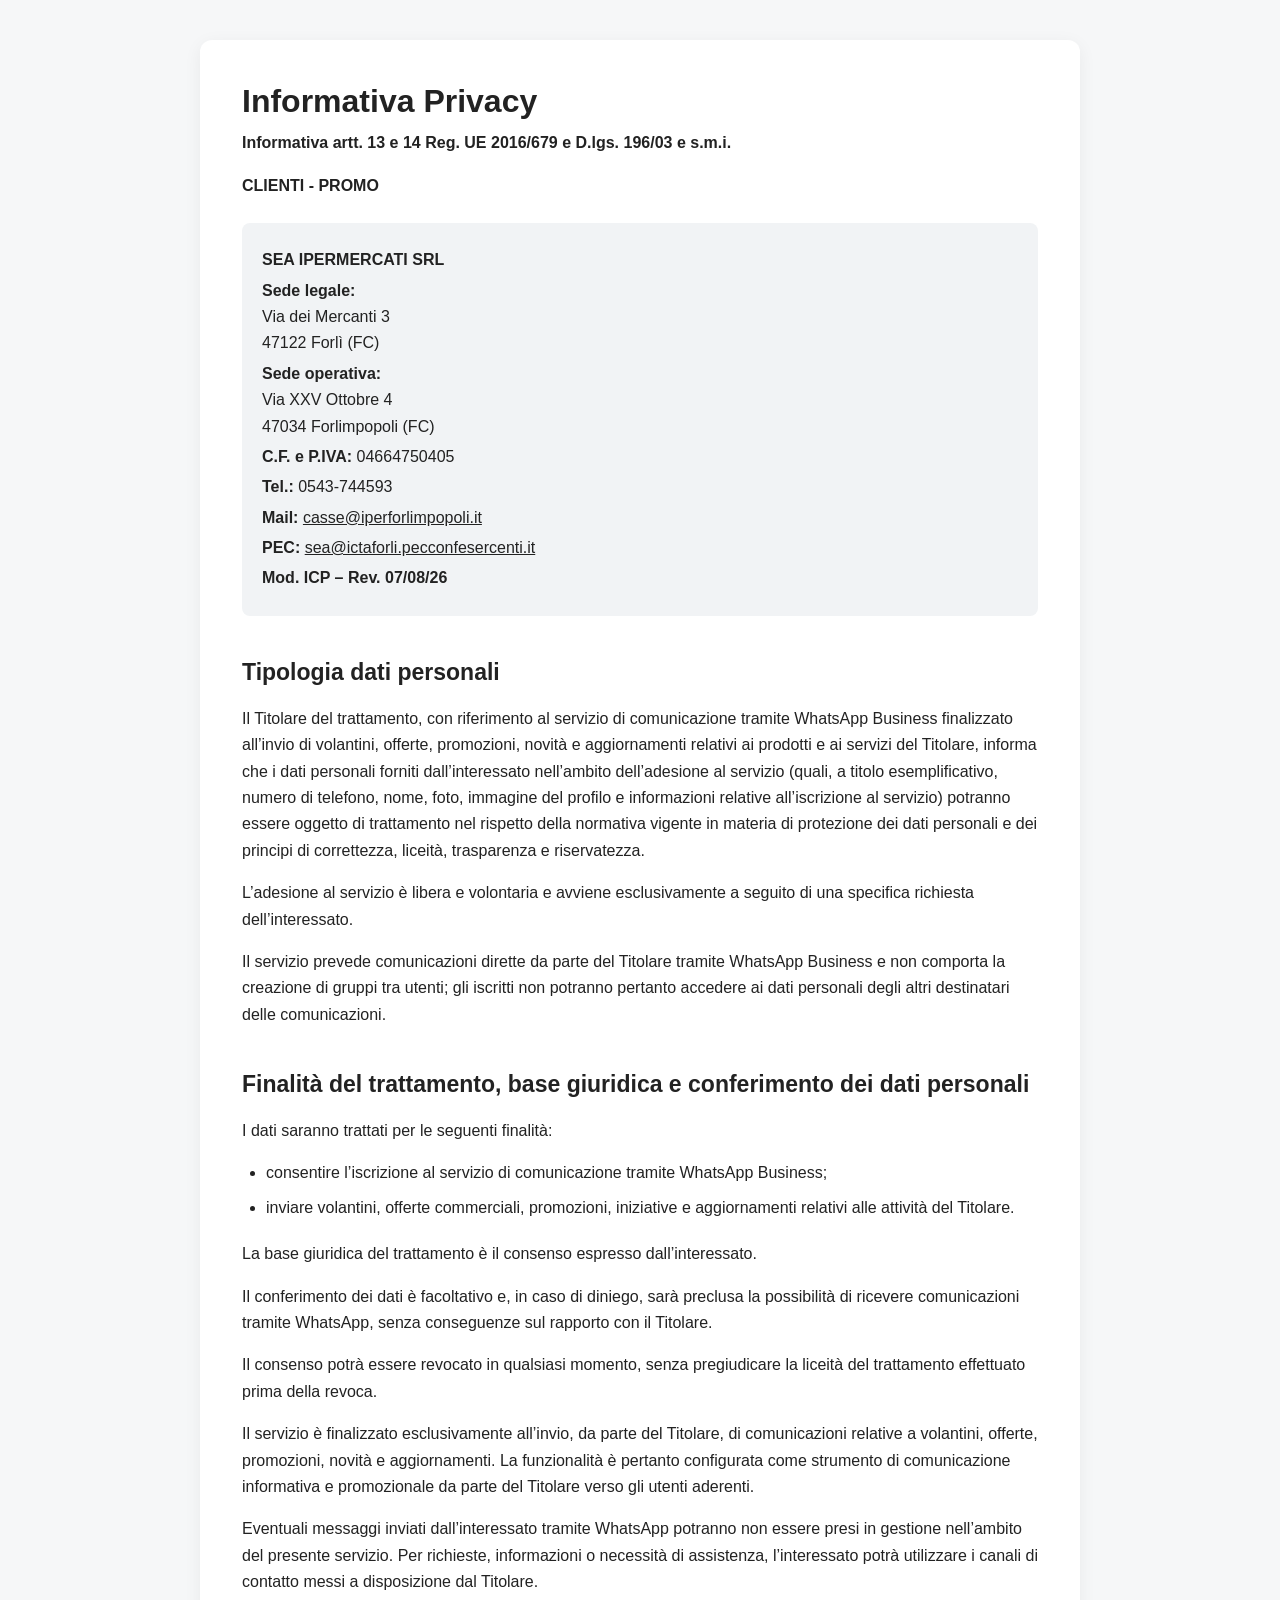
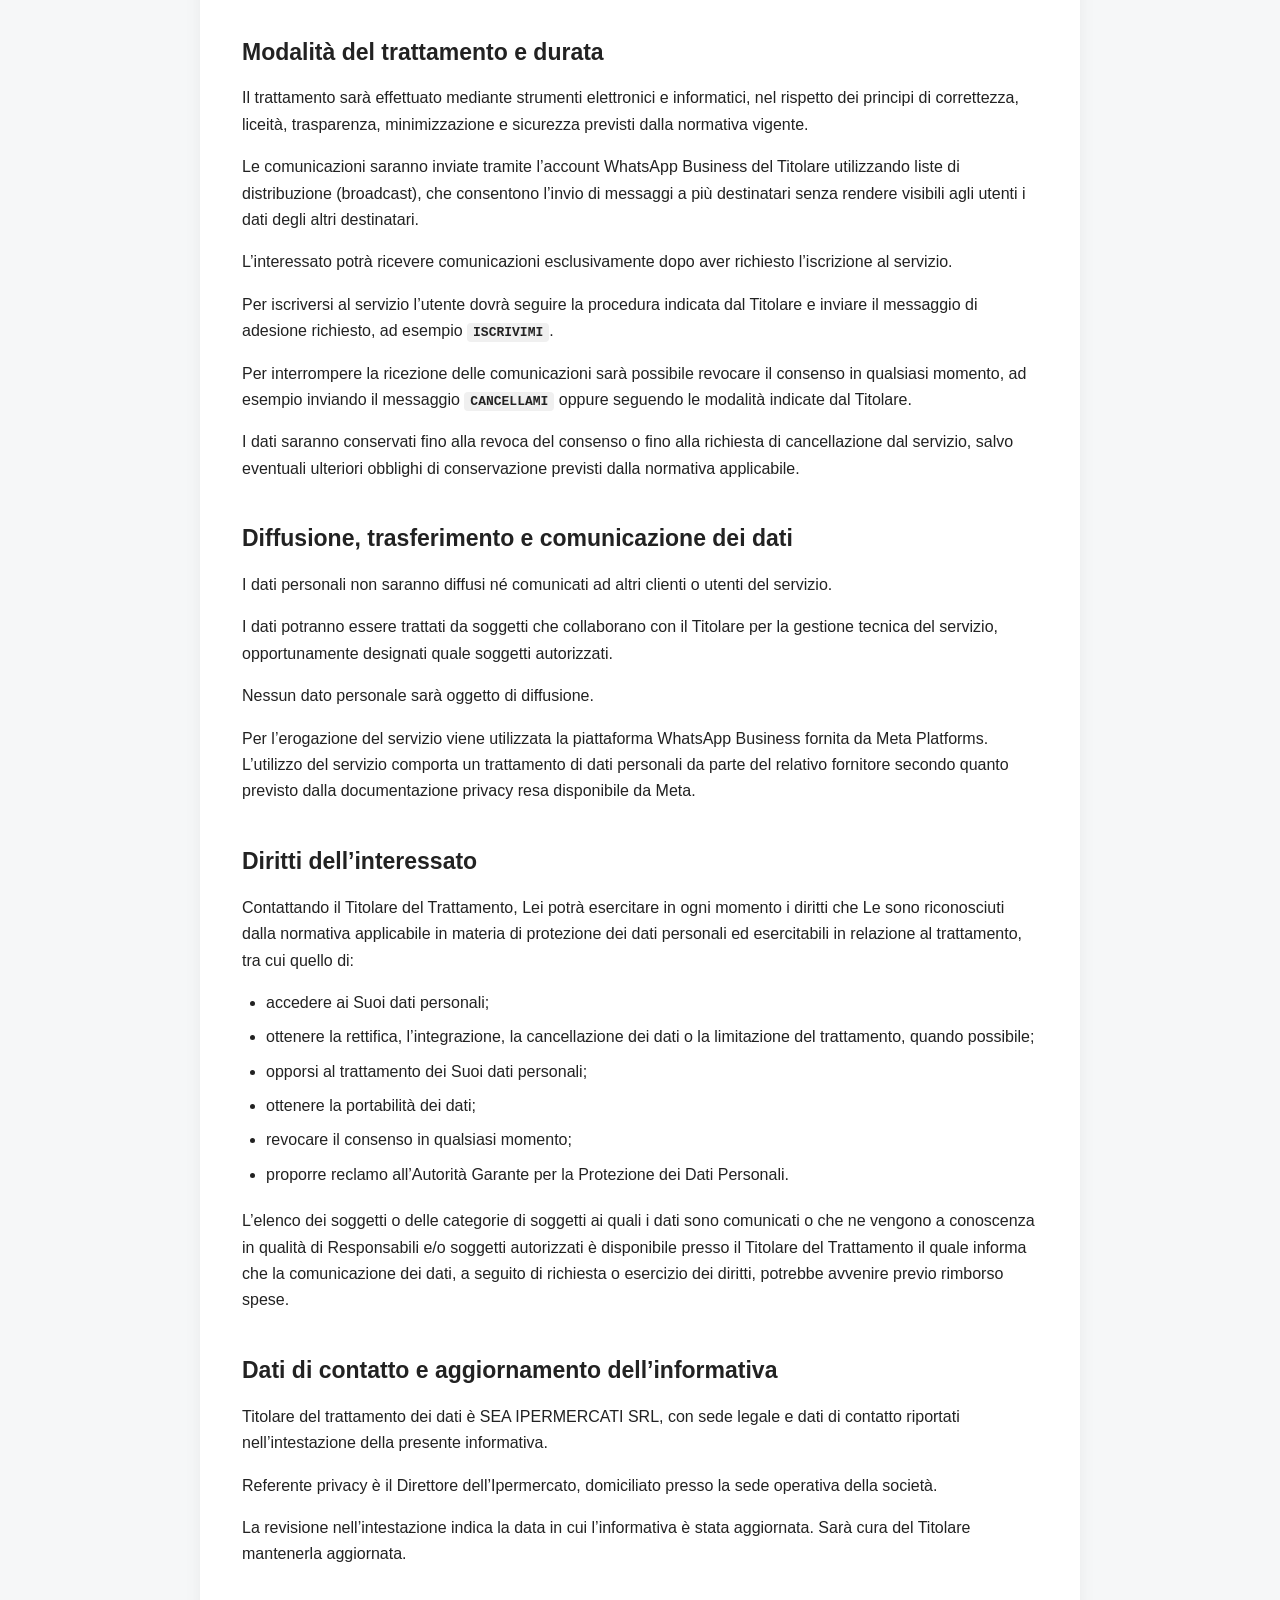
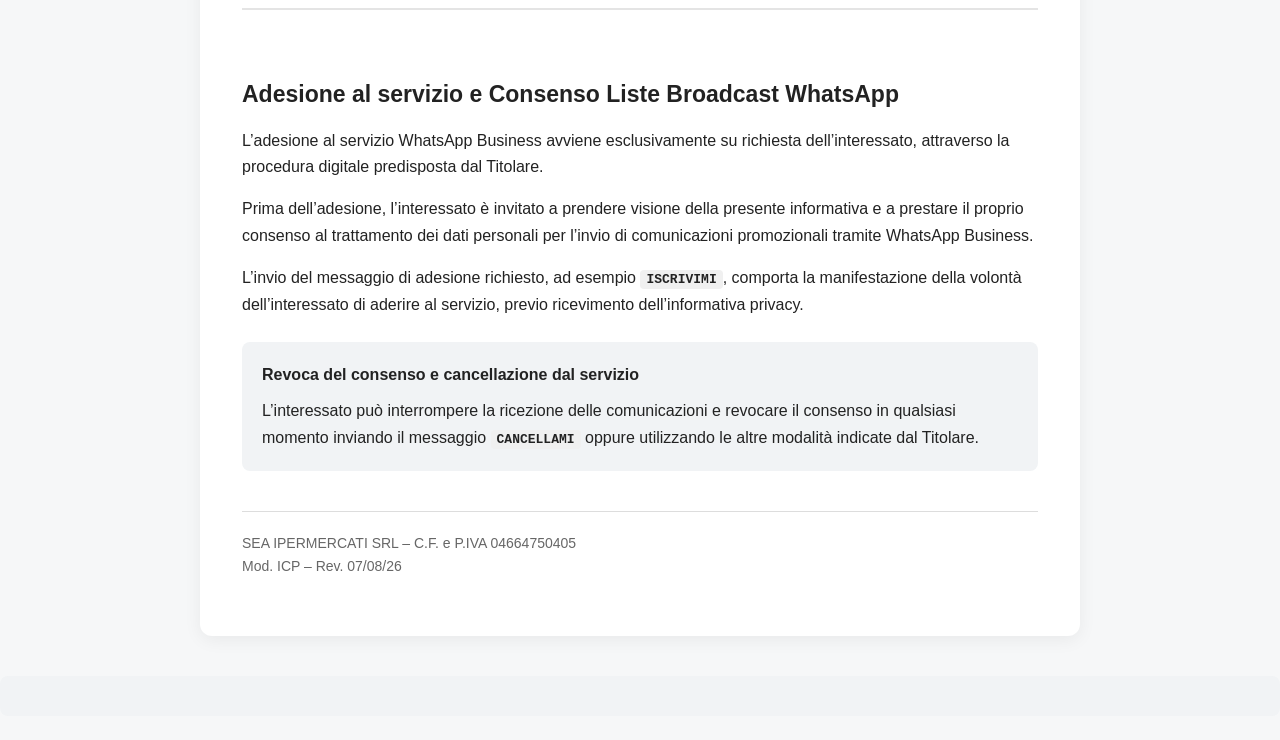
==== index.html @ f3349cd5 "Update index.html" ====
<!DOCTYPE html>
<html lang="it">
<head>
  <meta charset="UTF-8">
  <meta name="viewport" content="width=device-width, initial-scale=1.0">

  <title>Informativa Privacy – Servizio WhatsApp Business</title>

  <meta
    name="description"
    content="Informativa privacy relativa al servizio WhatsApp Business per volantini, offerte, promozioni, novità e aggiornamenti di SEA Ipermercati SRL."
  >

  <style>
    * {
      box-sizing: border-box;
    }

    body {
      margin: 0;
      background: #f6f7f8;
      color: #222;
      font-family: Arial, Helvetica, sans-serif;
      line-height: 1.65;
    }

    .container {
      max-width: 920px;
      margin: 40px auto;
      padding: 0 20px;
    }

    .card {
      background: #ffffff;
      padding: 42px;
      border-radius: 12px;
      box-shadow: 0 4px 18px rgba(0, 0, 0, 0.06);
    }

    h1 {
      font-size: 32px;
      margin-top: 0;
      margin-bottom: 10px;
      line-height: 1.2;
    }

    h2 {
      font-size: 23px;
      margin-top: 38px;
      margin-bottom: 14px;
    }

    h3 {
      font-size: 18px;
      margin-top: 26px;
      margin-bottom: 10px;
    }

    p {
      margin: 0 0 16px 0;
    }

    ul {
      margin-top: 8px;
      margin-bottom: 20px;
      padding-left: 24px;
    }

    li {
      margin-bottom: 8px;
    }

    .company {
      background: #f1f3f5;
      padding: 20px;
      border-radius: 8px;
      margin: 24px 0 30px 0;
    }

    .company p {
      margin: 4px 0;
    }

    .notice {
      background: #f1f3f5;
      padding: 20px;
      border-radius: 8px;
      margin: 24px 0;
    }

    .consent {
      border-top: 2px solid #e4e4e4;
      margin-top: 40px;
      padding-top: 28px;
    }

    .command {
      font-weight: bold;
      font-family: monospace;
      background: #f0f0f0;
      padding: 2px 6px;
      border-radius: 4px;
    }

    .footer {
      margin-top: 40px;
      padding-top: 20px;
      border-top: 1px solid #ddd;
      font-size: 14px;
      color: #666;
    }

    a {
      color: inherit;
    }

    @media (max-width: 700px) {
      .container {
        margin: 0;
        padding: 0;
      }

      .card {
        border-radius: 0;
        padding: 26px 20px;
        box-shadow: none;
      }

      h1 {
        font-size: 27px;
      }

      h2 {
        font-size: 21px;
      }
    }
  </style>
</head>

<body>

  <main class="container">
    <article class="card">

      <h1>Informativa Privacy</h1>
      <p>
        <strong>Informativa artt. 13 e 14 Reg. UE 2016/679 e D.lgs. 196/03 e s.m.i.</strong>
      </p>
      <p><strong>CLIENTI - PROMO</strong></p>

      <div class="company">
        <p><strong>SEA IPERMERCATI SRL</strong></p>

        <p>
          <strong>Sede legale:</strong><br>
          Via dei Mercanti 3<br>
          47122 Forlì (FC)
        </p>

        <p>
          <strong>Sede operativa:</strong><br>
          Via XXV Ottobre 4<br>
          47034 Forlimpopoli (FC)
        </p>

        <p><strong>C.F. e P.IVA:</strong> 04664750405</p>
        <p><strong>Tel.:</strong> 0543-744593</p>

        <p>
          <strong>Mail:</strong>
          <a href="mailto:casse@iperforlimpopoli.it">
            casse@iperforlimpopoli.it
          </a>
        </p>

        <p>
          <strong>PEC:</strong>
          <a href="mailto:sea@ictaforli.pecconfesercenti.it">
            sea@ictaforli.pecconfesercenti.it
          </a>
        </p>

        <p><strong>Mod. ICP – Rev. 07/08/26</strong></p>
      </div>

      <h2>Tipologia dati personali</h2>

      <p>
        Il Titolare del trattamento, con riferimento al servizio di
        comunicazione tramite WhatsApp Business finalizzato all’invio di
        volantini, offerte, promozioni, novità e aggiornamenti relativi ai
        prodotti e ai servizi del Titolare, informa che i dati personali
        forniti dall’interessato nell’ambito dell’adesione al servizio
        (quali, a titolo esemplificativo, numero di telefono, nome, foto,
        immagine del profilo e informazioni relative all’iscrizione al
        servizio) potranno essere oggetto di trattamento nel rispetto della
        normativa vigente in materia di protezione dei dati personali e dei
        principi di correttezza, liceità, trasparenza e riservatezza.
      </p>

      <p>
        L’adesione al servizio è libera e volontaria e avviene esclusivamente
        a seguito di una specifica richiesta dell’interessato.
      </p>

      <p>
        Il servizio prevede comunicazioni dirette da parte del Titolare
        tramite WhatsApp Business e non comporta la creazione di gruppi tra
        utenti; gli iscritti non potranno pertanto accedere ai dati personali
        degli altri destinatari delle comunicazioni.
      </p>

      <h2>
        Finalità del trattamento, base giuridica e conferimento dei dati personali
      </h2>

      <p>I dati saranno trattati per le seguenti finalità:</p>

      <ul>
        <li>
          consentire l’iscrizione al servizio di comunicazione tramite
          WhatsApp Business;
        </li>
        <li>
          inviare volantini, offerte commerciali, promozioni, iniziative e
          aggiornamenti relativi alle attività del Titolare.
        </li>
      </ul>

      <p>
        La base giuridica del trattamento è il consenso espresso
        dall’interessato.
      </p>

      <p>
        Il conferimento dei dati è facoltativo e, in caso di diniego, sarà
        preclusa la possibilità di ricevere comunicazioni tramite WhatsApp,
        senza conseguenze sul rapporto con il Titolare.
      </p>

      <p>
        Il consenso potrà essere revocato in qualsiasi momento, senza
        pregiudicare la liceità del trattamento effettuato prima della revoca.
      </p>

      <p>
        Il servizio è finalizzato esclusivamente all’invio, da parte del
        Titolare, di comunicazioni relative a volantini, offerte, promozioni,
        novità e aggiornamenti. La funzionalità è pertanto configurata come
        strumento di comunicazione informativa e promozionale da parte del
        Titolare verso gli utenti aderenti.
      </p>

      <p>
        Eventuali messaggi inviati dall’interessato tramite WhatsApp potranno
        non essere presi in gestione nell’ambito del presente servizio.
        Per richieste, informazioni o necessità di assistenza, l’interessato
        potrà utilizzare i canali di contatto messi a disposizione dal
        Titolare.
      </p>

      <h2>Modalità del trattamento e durata</h2>

      <p>
        Il trattamento sarà effettuato mediante strumenti elettronici e
        informatici, nel rispetto dei principi di correttezza, liceità,
        trasparenza, minimizzazione e sicurezza previsti dalla normativa
        vigente.
      </p>

      <p>
        Le comunicazioni saranno inviate tramite l’account WhatsApp Business
        del Titolare utilizzando liste di distribuzione (broadcast), che
        consentono l’invio di messaggi a più destinatari senza rendere visibili
        agli utenti i dati degli altri destinatari.
      </p>

      <p>
        L’interessato potrà ricevere comunicazioni esclusivamente dopo aver
        richiesto l’iscrizione al servizio.
      </p>

      <p>
        Per iscriversi al servizio l’utente dovrà seguire la procedura indicata
        dal Titolare e inviare il messaggio di adesione richiesto, ad esempio
        <span class="command">ISCRIVIMI</span>.
      </p>

      <p>
        Per interrompere la ricezione delle comunicazioni sarà possibile
        revocare il consenso in qualsiasi momento, ad esempio inviando il
        messaggio <span class="command">CANCELLAMI</span> oppure seguendo le
        modalità indicate dal Titolare.
      </p>

      <p>
        I dati saranno conservati fino alla revoca del consenso o fino alla
        richiesta di cancellazione dal servizio, salvo eventuali ulteriori
        obblighi di conservazione previsti dalla normativa applicabile.
      </p>

      <h2>Diffusione, trasferimento e comunicazione dei dati</h2>

      <p>
        I dati personali non saranno diffusi né comunicati ad altri clienti o
        utenti del servizio.
      </p>

      <p>
        I dati potranno essere trattati da soggetti che collaborano con il
        Titolare per la gestione tecnica del servizio, opportunamente designati
        quale soggetti autorizzati.
      </p>

      <p>
        Nessun dato personale sarà oggetto di diffusione.
      </p>

      <p>
        Per l’erogazione del servizio viene utilizzata la piattaforma WhatsApp
        Business fornita da Meta Platforms. L’utilizzo del servizio comporta
        un trattamento di dati personali da parte del relativo fornitore
        secondo quanto previsto dalla documentazione privacy resa disponibile
        da Meta.
      </p>

      <h2>Diritti dell’interessato</h2>

      <p>
        Contattando il Titolare del Trattamento, Lei potrà esercitare in ogni
        momento i diritti che Le sono riconosciuti dalla normativa applicabile
        in materia di protezione dei dati personali ed esercitabili in
        relazione al trattamento, tra cui quello di:
      </p>

      <ul>
        <li>accedere ai Suoi dati personali;</li>

        <li>
          ottenere la rettifica, l’integrazione, la cancellazione dei dati o
          la limitazione del trattamento, quando possibile;
        </li>

        <li>opporsi al trattamento dei Suoi dati personali;</li>

        <li>ottenere la portabilità dei dati;</li>

        <li>revocare il consenso in qualsiasi momento;</li>

        <li>
          proporre reclamo all’Autorità Garante per la Protezione dei Dati
          Personali.
        </li>
      </ul>

      <p>
        L’elenco dei soggetti o delle categorie di soggetti ai quali i dati
        sono comunicati o che ne vengono a conoscenza in qualità di
        Responsabili e/o soggetti autorizzati è disponibile presso il Titolare
        del Trattamento il quale informa che la comunicazione dei dati, a
        seguito di richiesta o esercizio dei diritti, potrebbe avvenire previo
        rimborso spese.
      </p>

      <h2>Dati di contatto e aggiornamento dell’informativa</h2>

      <p>
        Titolare del trattamento dei dati è SEA IPERMERCATI SRL, con sede
        legale e dati di contatto riportati nell’intestazione della presente
        informativa.
      </p>

      <p>
        Referente privacy è il Direttore dell’Ipermercato, domiciliato presso
        la sede operativa della società.
      </p>

      <p>
        La revisione nell’intestazione indica la data in cui l’informativa è
        stata aggiornata. Sarà cura del Titolare mantenerla aggiornata.
      </p>

      <section class="consent">

        <h2>Adesione al servizio e Consenso Liste Broadcast WhatsApp</h2>

        <p>
          L’adesione al servizio WhatsApp Business avviene esclusivamente su
          richiesta dell’interessato, attraverso la procedura digitale
          predisposta dal Titolare.
        </p>

        <p>
          Prima dell’adesione, l’interessato è invitato a prendere visione
          della presente informativa e a prestare il proprio consenso al
          trattamento dei dati personali per l’invio di comunicazioni
          promozionali tramite WhatsApp Business.
        </p>

        <p>
          L’invio del messaggio di adesione richiesto, ad esempio
          <span class="command">ISCRIVIMI</span>, comporta la manifestazione
          della volontà dell’interessato di aderire al servizio, previo
          ricevimento dell’informativa privacy.
        </p>

      </section>

      <div class="notice">
        <strong>Revoca del consenso e cancellazione dal servizio</strong>

        <p style="margin-top: 10px; margin-bottom: 0;">
          L’interessato può interrompere la ricezione delle comunicazioni e
          revocare il consenso in qualsiasi momento inviando il messaggio
          <span class="command">CANCELLAMI</span> oppure utilizzando le altre
          modalità indicate dal Titolare.
        </p>
      </div>

      <div class="footer">
        <p>
          SEA IPERMERCATI SRL – C.F. e P.IVA 04664750405<br>
          Mod. ICP – Rev. 07/08/26
        </p>
      </div>

    </article>
  </main>
<div class="notice" style="text-align:center; margin-top:35px;">

</div>
</body>
</html>
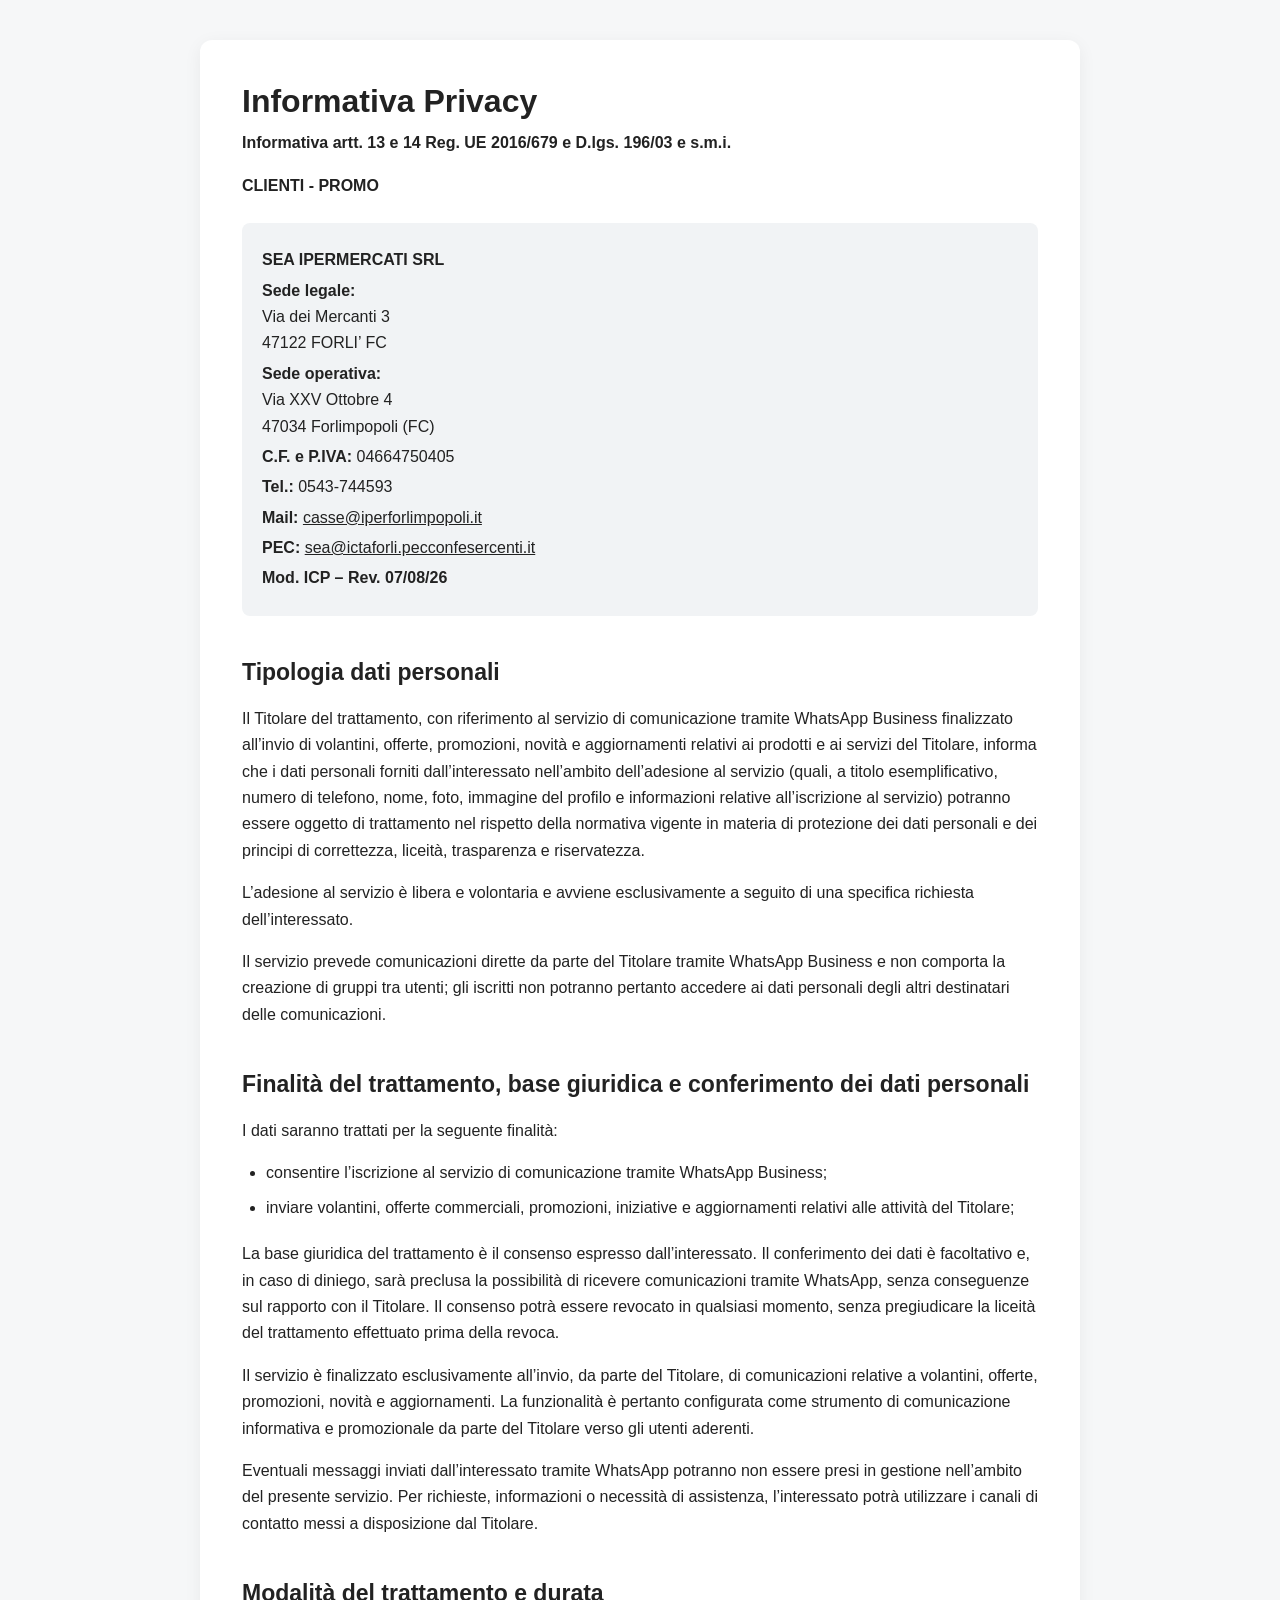
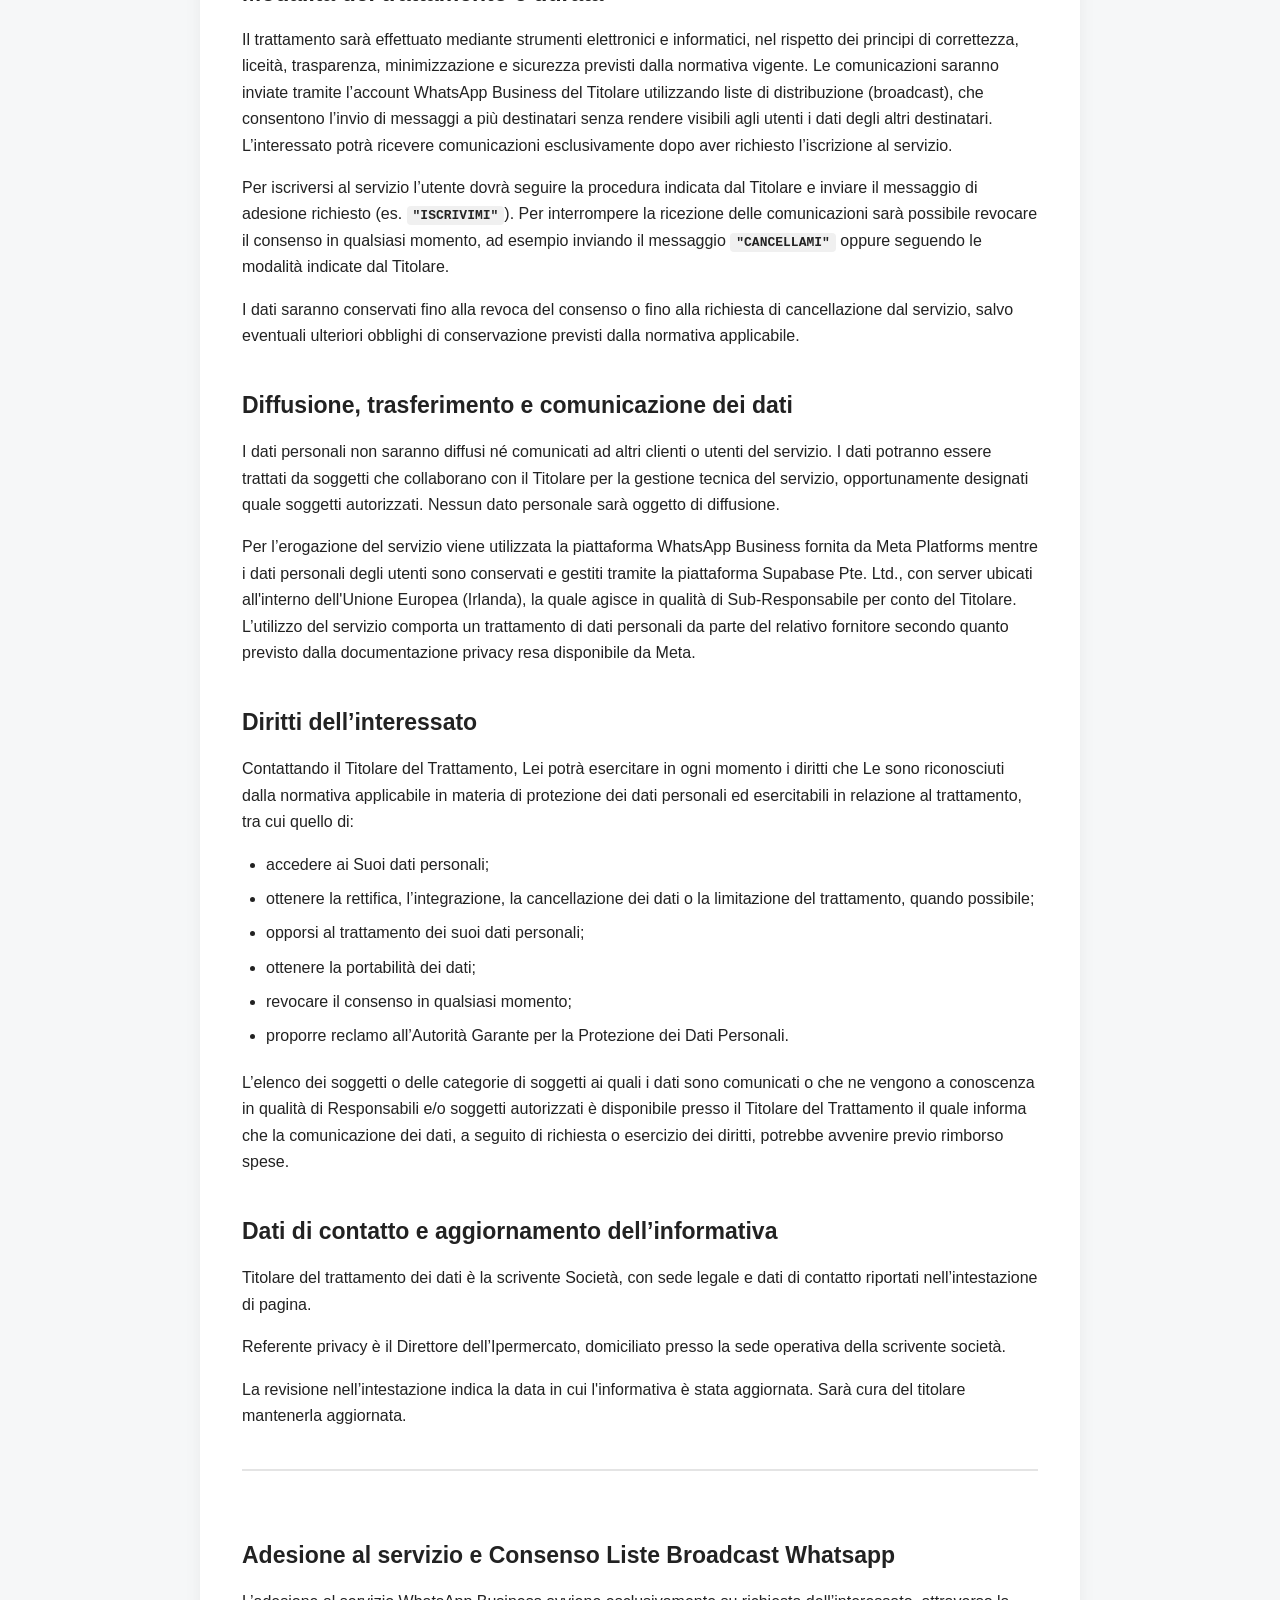
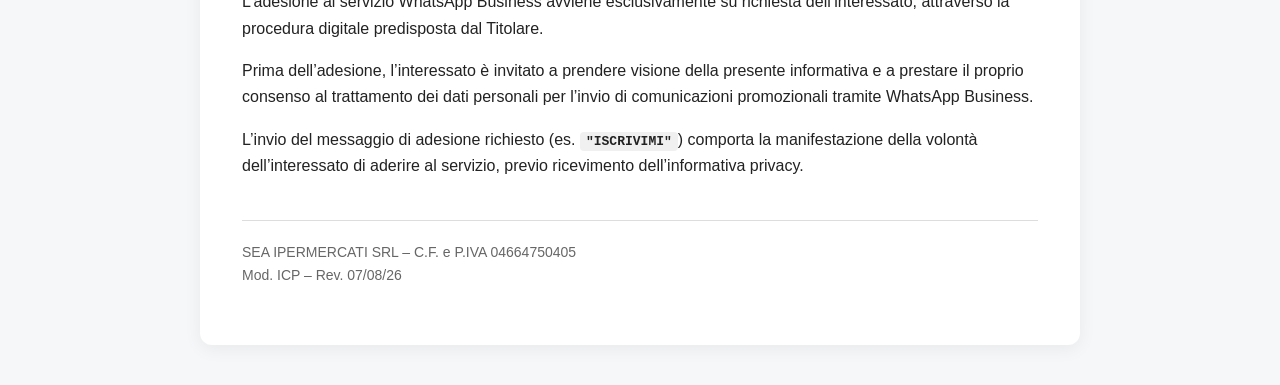
==== commit 45482a36: "Update index.html" ====
--- a/index.html
+++ b/index.html
@@ -50,12 +50,6 @@
       margin-bottom: 14px;
     }
 
-    h3 {
-      font-size: 18px;
-      margin-top: 26px;
-      margin-bottom: 10px;
-    }
-
     p {
       margin: 0 0 16px 0;
     }
@@ -79,13 +73,6 @@
 
     .company p {
       margin: 4px 0;
-    }
-
-    .notice {
-      background: #f1f3f5;
-      padding: 20px;
-      border-radius: 8px;
-      margin: 24px 0;
     }
 
     .consent {
@@ -143,9 +130,13 @@
     <article class="card">
 
       <h1>Informativa Privacy</h1>
-      <p>
-        <strong>Informativa artt. 13 e 14 Reg. UE 2016/679 e D.lgs. 196/03 e s.m.i.</strong>
-      </p>
+
+      <p>
+        <strong>
+          Informativa artt. 13 e 14 Reg. UE 2016/679 e D.lgs. 196/03 e s.m.i.
+        </strong>
+      </p>
+
       <p><strong>CLIENTI - PROMO</strong></p>
 
       <div class="company">
@@ -154,7 +145,7 @@
         <p>
           <strong>Sede legale:</strong><br>
           Via dei Mercanti 3<br>
-          47122 Forlì (FC)
+          47122 FORLI’ FC
         </p>
 
         <p>
@@ -186,77 +177,69 @@
       <h2>Tipologia dati personali</h2>
 
       <p>
-        Il Titolare del trattamento, con riferimento al servizio di
-        comunicazione tramite WhatsApp Business finalizzato all’invio di
-        volantini, offerte, promozioni, novità e aggiornamenti relativi ai
-        prodotti e ai servizi del Titolare, informa che i dati personali
-        forniti dall’interessato nell’ambito dell’adesione al servizio
-        (quali, a titolo esemplificativo, numero di telefono, nome, foto,
-        immagine del profilo e informazioni relative all’iscrizione al
-        servizio) potranno essere oggetto di trattamento nel rispetto della
-        normativa vigente in materia di protezione dei dati personali e dei
-        principi di correttezza, liceità, trasparenza e riservatezza.
-      </p>
-
-      <p>
-        L’adesione al servizio è libera e volontaria e avviene esclusivamente
-        a seguito di una specifica richiesta dell’interessato.
-      </p>
-
-      <p>
-        Il servizio prevede comunicazioni dirette da parte del Titolare
-        tramite WhatsApp Business e non comporta la creazione di gruppi tra
-        utenti; gli iscritti non potranno pertanto accedere ai dati personali
-        degli altri destinatari delle comunicazioni.
+        Il Titolare del trattamento, con riferimento al servizio di comunicazione
+        tramite WhatsApp Business finalizzato all’invio di volantini, offerte,
+        promozioni, novità e aggiornamenti relativi ai prodotti e ai servizi del
+        Titolare, informa che i dati personali forniti dall’interessato nell’ambito
+        dell’adesione al servizio (quali, a titolo esemplificativo, numero di
+        telefono, nome, foto, immagine del profilo e informazioni relative
+        all’iscrizione al servizio) potranno essere oggetto di trattamento nel
+        rispetto della normativa vigente in materia di protezione dei dati
+        personali e dei principi di correttezza, liceità, trasparenza e
+        riservatezza.
+      </p>
+
+      <p>
+        L’adesione al servizio è libera e volontaria e avviene esclusivamente a
+        seguito di una specifica richiesta dell’interessato.
+      </p>
+
+      <p>
+        Il servizio prevede comunicazioni dirette da parte del Titolare tramite
+        WhatsApp Business e non comporta la creazione di gruppi tra utenti; gli
+        iscritti non potranno pertanto accedere ai dati personali degli altri
+        destinatari delle comunicazioni.
       </p>
 
       <h2>
         Finalità del trattamento, base giuridica e conferimento dei dati personali
       </h2>
 
-      <p>I dati saranno trattati per le seguenti finalità:</p>
+      <p>I dati saranno trattati per la seguente finalità:</p>
 
       <ul>
         <li>
-          consentire l’iscrizione al servizio di comunicazione tramite
-          WhatsApp Business;
+          consentire l’iscrizione al servizio di comunicazione tramite WhatsApp
+          Business;
         </li>
         <li>
           inviare volantini, offerte commerciali, promozioni, iniziative e
-          aggiornamenti relativi alle attività del Titolare.
+          aggiornamenti relativi alle attività del Titolare;
         </li>
       </ul>
 
       <p>
-        La base giuridica del trattamento è il consenso espresso
-        dall’interessato.
-      </p>
-
-      <p>
+        La base giuridica del trattamento è il consenso espresso dall’interessato.
         Il conferimento dei dati è facoltativo e, in caso di diniego, sarà
-        preclusa la possibilità di ricevere comunicazioni tramite WhatsApp,
-        senza conseguenze sul rapporto con il Titolare.
-      </p>
-
-      <p>
-        Il consenso potrà essere revocato in qualsiasi momento, senza
-        pregiudicare la liceità del trattamento effettuato prima della revoca.
-      </p>
-
-      <p>
-        Il servizio è finalizzato esclusivamente all’invio, da parte del
-        Titolare, di comunicazioni relative a volantini, offerte, promozioni,
-        novità e aggiornamenti. La funzionalità è pertanto configurata come
-        strumento di comunicazione informativa e promozionale da parte del
-        Titolare verso gli utenti aderenti.
-      </p>
-
-      <p>
-        Eventuali messaggi inviati dall’interessato tramite WhatsApp potranno
-        non essere presi in gestione nell’ambito del presente servizio.
-        Per richieste, informazioni o necessità di assistenza, l’interessato
-        potrà utilizzare i canali di contatto messi a disposizione dal
-        Titolare.
+        preclusa la possibilità di ricevere comunicazioni tramite WhatsApp, senza
+        conseguenze sul rapporto con il Titolare. Il consenso potrà essere
+        revocato in qualsiasi momento, senza pregiudicare la liceità del
+        trattamento effettuato prima della revoca.
+      </p>
+
+      <p>
+        Il servizio è finalizzato esclusivamente all’invio, da parte del Titolare,
+        di comunicazioni relative a volantini, offerte, promozioni, novità e
+        aggiornamenti. La funzionalità è pertanto configurata come strumento di
+        comunicazione informativa e promozionale da parte del Titolare verso gli
+        utenti aderenti.
+      </p>
+
+      <p>
+        Eventuali messaggi inviati dall’interessato tramite WhatsApp potranno non
+        essere presi in gestione nell’ambito del presente servizio. Per richieste,
+        informazioni o necessità di assistenza, l’interessato potrà utilizzare i
+        canali di contatto messi a disposizione dal Titolare.
       </p>
 
       <h2>Modalità del trattamento e durata</h2>
@@ -264,33 +247,22 @@
       <p>
         Il trattamento sarà effettuato mediante strumenti elettronici e
         informatici, nel rispetto dei principi di correttezza, liceità,
-        trasparenza, minimizzazione e sicurezza previsti dalla normativa
-        vigente.
-      </p>
-
-      <p>
-        Le comunicazioni saranno inviate tramite l’account WhatsApp Business
-        del Titolare utilizzando liste di distribuzione (broadcast), che
-        consentono l’invio di messaggi a più destinatari senza rendere visibili
-        agli utenti i dati degli altri destinatari.
-      </p>
-
-      <p>
-        L’interessato potrà ricevere comunicazioni esclusivamente dopo aver
-        richiesto l’iscrizione al servizio.
+        trasparenza, minimizzazione e sicurezza previsti dalla normativa vigente.
+        Le comunicazioni saranno inviate tramite l’account WhatsApp Business del
+        Titolare utilizzando liste di distribuzione (broadcast), che consentono
+        l’invio di messaggi a più destinatari senza rendere visibili agli utenti
+        i dati degli altri destinatari. L’interessato potrà ricevere comunicazioni
+        esclusivamente dopo aver richiesto l’iscrizione al servizio.
       </p>
 
       <p>
         Per iscriversi al servizio l’utente dovrà seguire la procedura indicata
-        dal Titolare e inviare il messaggio di adesione richiesto, ad esempio
-        <span class="command">ISCRIVIMI</span>.
-      </p>
-
-      <p>
-        Per interrompere la ricezione delle comunicazioni sarà possibile
-        revocare il consenso in qualsiasi momento, ad esempio inviando il
-        messaggio <span class="command">CANCELLAMI</span> oppure seguendo le
-        modalità indicate dal Titolare.
+        dal Titolare e inviare il messaggio di adesione richiesto
+        (es. <span class="command">"ISCRIVIMI"</span>).
+        Per interrompere la ricezione delle comunicazioni sarà possibile revocare
+        il consenso in qualsiasi momento, ad esempio inviando il messaggio
+        <span class="command">"CANCELLAMI"</span> oppure seguendo le modalità
+        indicate dal Titolare.
       </p>
 
       <p>
@@ -303,25 +275,21 @@
 
       <p>
         I dati personali non saranno diffusi né comunicati ad altri clienti o
-        utenti del servizio.
-      </p>
-
-      <p>
-        I dati potranno essere trattati da soggetti che collaborano con il
-        Titolare per la gestione tecnica del servizio, opportunamente designati
-        quale soggetti autorizzati.
-      </p>
-
-      <p>
-        Nessun dato personale sarà oggetto di diffusione.
+        utenti del servizio. I dati potranno essere trattati da soggetti che
+        collaborano con il Titolare per la gestione tecnica del servizio,
+        opportunamente designati quale soggetti autorizzati. Nessun dato
+        personale sarà oggetto di diffusione.
       </p>
 
       <p>
         Per l’erogazione del servizio viene utilizzata la piattaforma WhatsApp
-        Business fornita da Meta Platforms. L’utilizzo del servizio comporta
-        un trattamento di dati personali da parte del relativo fornitore
-        secondo quanto previsto dalla documentazione privacy resa disponibile
-        da Meta.
+        Business fornita da Meta Platforms mentre i dati personali degli utenti
+        sono conservati e gestiti tramite la piattaforma Supabase Pte. Ltd., con
+        server ubicati all'interno dell'Unione Europea (Irlanda), la quale agisce
+        in qualità di Sub-Responsabile per conto del Titolare. L’utilizzo del
+        servizio comporta un trattamento di dati personali da parte del relativo
+        fornitore secondo quanto previsto dalla documentazione privacy resa
+        disponibile da Meta.
       </p>
 
       <h2>Diritti dell’interessato</h2>
@@ -329,24 +297,19 @@
       <p>
         Contattando il Titolare del Trattamento, Lei potrà esercitare in ogni
         momento i diritti che Le sono riconosciuti dalla normativa applicabile
-        in materia di protezione dei dati personali ed esercitabili in
-        relazione al trattamento, tra cui quello di:
+        in materia di protezione dei dati personali ed esercitabili in relazione
+        al trattamento, tra cui quello di:
       </p>
 
       <ul>
         <li>accedere ai Suoi dati personali;</li>
-
         <li>
-          ottenere la rettifica, l’integrazione, la cancellazione dei dati o
-          la limitazione del trattamento, quando possibile;
+          ottenere la rettifica, l’integrazione, la cancellazione dei dati o la
+          limitazione del trattamento, quando possibile;
         </li>
-
-        <li>opporsi al trattamento dei Suoi dati personali;</li>
-
+        <li>opporsi al trattamento dei suoi dati personali;</li>
         <li>ottenere la portabilità dei dati;</li>
-
         <li>revocare il consenso in qualsiasi momento;</li>
-
         <li>
           proporre reclamo all’Autorità Garante per la Protezione dei Dati
           Personali.
@@ -354,68 +317,55 @@
       </ul>
 
       <p>
-        L’elenco dei soggetti o delle categorie di soggetti ai quali i dati
-        sono comunicati o che ne vengono a conoscenza in qualità di
-        Responsabili e/o soggetti autorizzati è disponibile presso il Titolare
-        del Trattamento il quale informa che la comunicazione dei dati, a
-        seguito di richiesta o esercizio dei diritti, potrebbe avvenire previo
-        rimborso spese.
+        L’elenco dei soggetti o delle categorie di soggetti ai quali i dati sono
+        comunicati o che ne vengono a conoscenza in qualità di Responsabili e/o
+        soggetti autorizzati è disponibile presso il Titolare del Trattamento il
+        quale informa che la comunicazione dei dati, a seguito di richiesta o
+        esercizio dei diritti, potrebbe avvenire previo rimborso spese.
       </p>
 
       <h2>Dati di contatto e aggiornamento dell’informativa</h2>
 
       <p>
-        Titolare del trattamento dei dati è SEA IPERMERCATI SRL, con sede
-        legale e dati di contatto riportati nell’intestazione della presente
-        informativa.
-      </p>
-
-      <p>
-        Referente privacy è il Direttore dell’Ipermercato, domiciliato presso
-        la sede operativa della società.
-      </p>
-
-      <p>
-        La revisione nell’intestazione indica la data in cui l’informativa è
-        stata aggiornata. Sarà cura del Titolare mantenerla aggiornata.
+        Titolare del trattamento dei dati è la scrivente Società, con sede legale
+        e dati di contatto riportati nell’intestazione di pagina.
+      </p>
+
+      <p>
+        Referente privacy è il Direttore dell’Ipermercato, domiciliato presso la
+        sede operativa della scrivente società.
+      </p>
+
+      <p>
+        La revisione nell’intestazione indica la data in cui l'informativa è
+        stata aggiornata. Sarà cura del titolare mantenerla aggiornata.
       </p>
 
       <section class="consent">
 
-        <h2>Adesione al servizio e Consenso Liste Broadcast WhatsApp</h2>
+        <h2>Adesione al servizio e Consenso Liste Broadcast Whatsapp</h2>
 
         <p>
           L’adesione al servizio WhatsApp Business avviene esclusivamente su
-          richiesta dell’interessato, attraverso la procedura digitale
-          predisposta dal Titolare.
-        </p>
-
-        <p>
-          Prima dell’adesione, l’interessato è invitato a prendere visione
-          della presente informativa e a prestare il proprio consenso al
-          trattamento dei dati personali per l’invio di comunicazioni
-          promozionali tramite WhatsApp Business.
-        </p>
-
-        <p>
-          L’invio del messaggio di adesione richiesto, ad esempio
-          <span class="command">ISCRIVIMI</span>, comporta la manifestazione
-          della volontà dell’interessato di aderire al servizio, previo
-          ricevimento dell’informativa privacy.
+          richiesta dell’interessato, attraverso la procedura digitale predisposta
+          dal Titolare.
+        </p>
+
+        <p>
+          Prima dell’adesione, l’interessato è invitato a prendere visione della
+          presente informativa e a prestare il proprio consenso al trattamento
+          dei dati personali per l’invio di comunicazioni promozionali tramite
+          WhatsApp Business.
+        </p>
+
+        <p>
+          L’invio del messaggio di adesione richiesto
+          (es. <span class="command">"ISCRIVIMI"</span>) comporta la
+          manifestazione della volontà dell’interessato di aderire al servizio,
+          previo ricevimento dell’informativa privacy.
         </p>
 
       </section>
-
-      <div class="notice">
-        <strong>Revoca del consenso e cancellazione dal servizio</strong>
-
-        <p style="margin-top: 10px; margin-bottom: 0;">
-          L’interessato può interrompere la ricezione delle comunicazioni e
-          revocare il consenso in qualsiasi momento inviando il messaggio
-          <span class="command">CANCELLAMI</span> oppure utilizzando le altre
-          modalità indicate dal Titolare.
-        </p>
-      </div>
 
       <div class="footer">
         <p>
@@ -426,8 +376,6 @@
 
     </article>
   </main>
-<div class="notice" style="text-align:center; margin-top:35px;">
-
-</div>
+
 </body>
 </html>
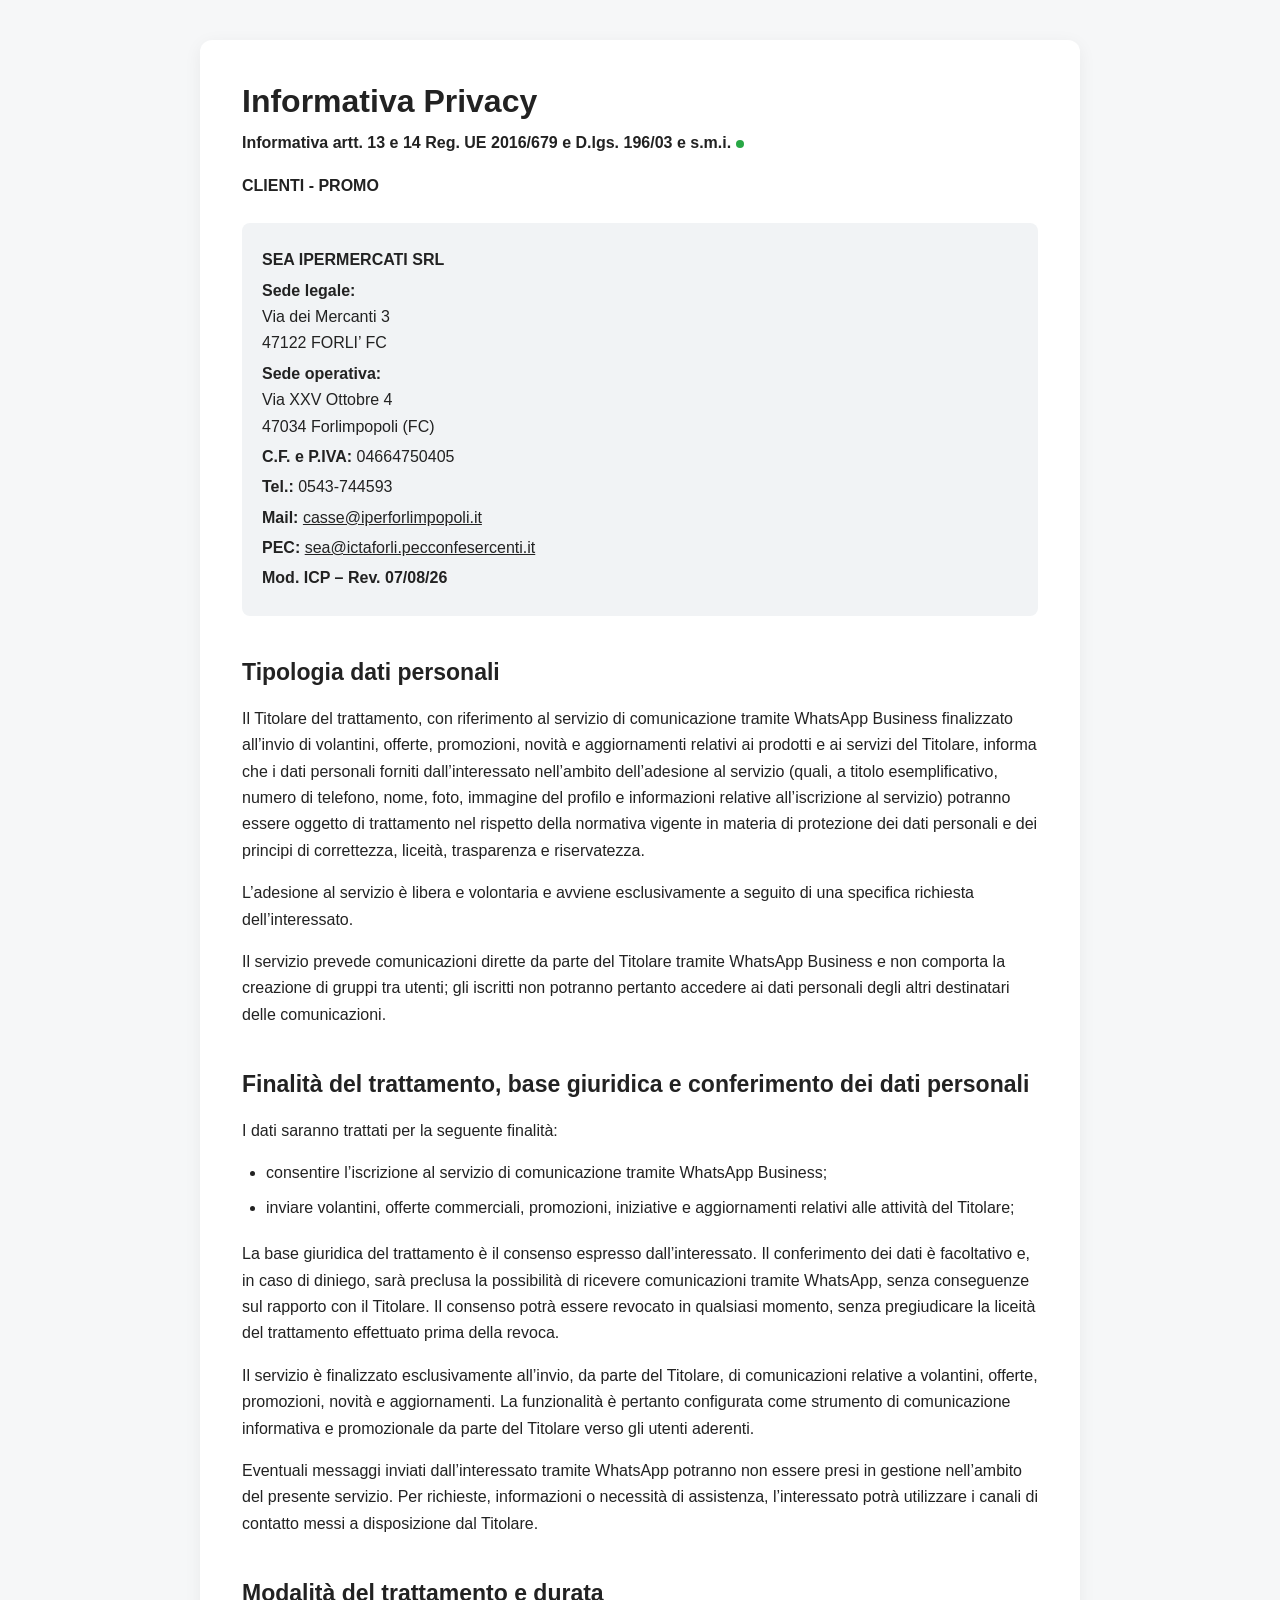
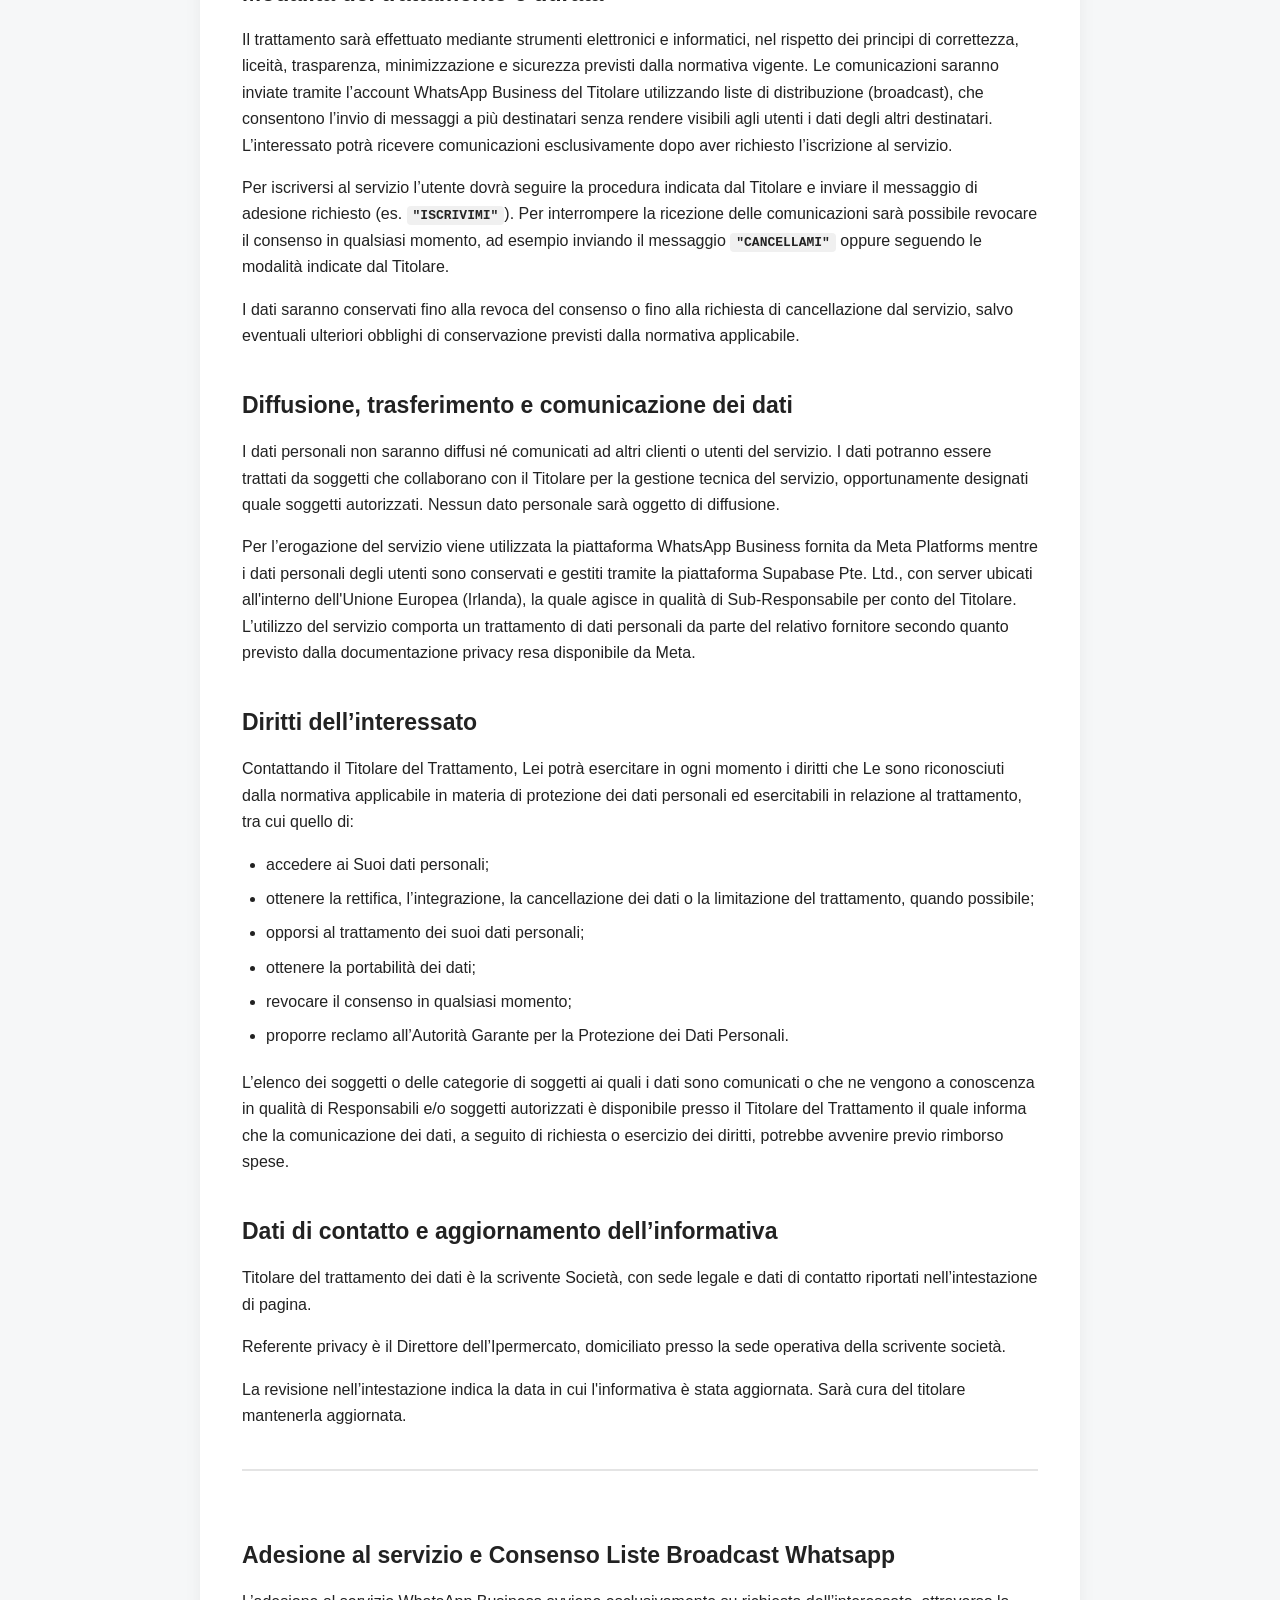
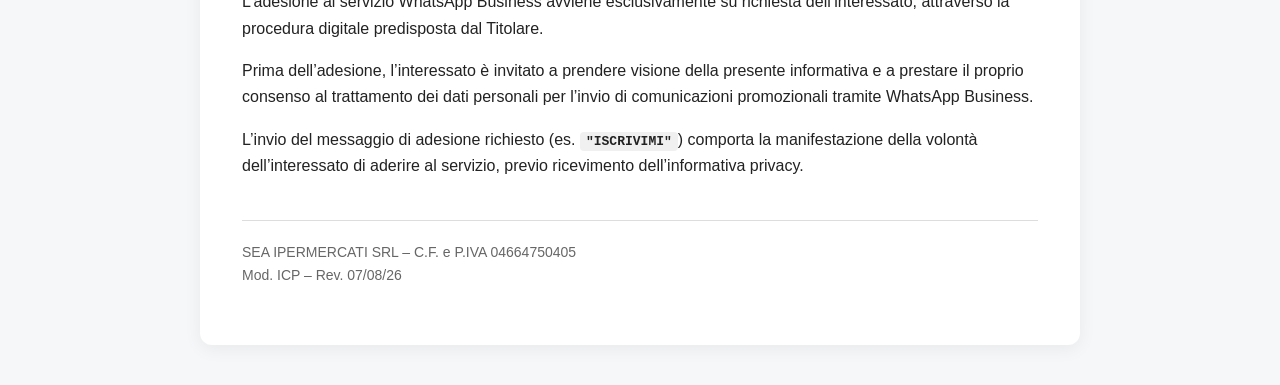
==== commit b763b085: "Update index.html" ====
--- a/index.html
+++ b/index.html
@@ -100,7 +100,15 @@
     a {
       color: inherit;
     }
-
+.green-dot {
+  display: inline-block;
+  width: 8px;
+  height: 8px;
+  background-color: #28a745;
+  border-radius: 50%;
+  margin-right: 7px;
+  vertical-align: middle;
+}
     @media (max-width: 700px) {
       .container {
         margin: 0;
@@ -120,6 +128,7 @@
       h2 {
         font-size: 21px;
       }
+     
     }
   </style>
 </head>
@@ -135,6 +144,7 @@
         <strong>
           Informativa artt. 13 e 14 Reg. UE 2016/679 e D.lgs. 196/03 e s.m.i.
         </strong>
+        <span class="green-dot"></span>
       </p>
 
       <p><strong>CLIENTI - PROMO</strong></p>
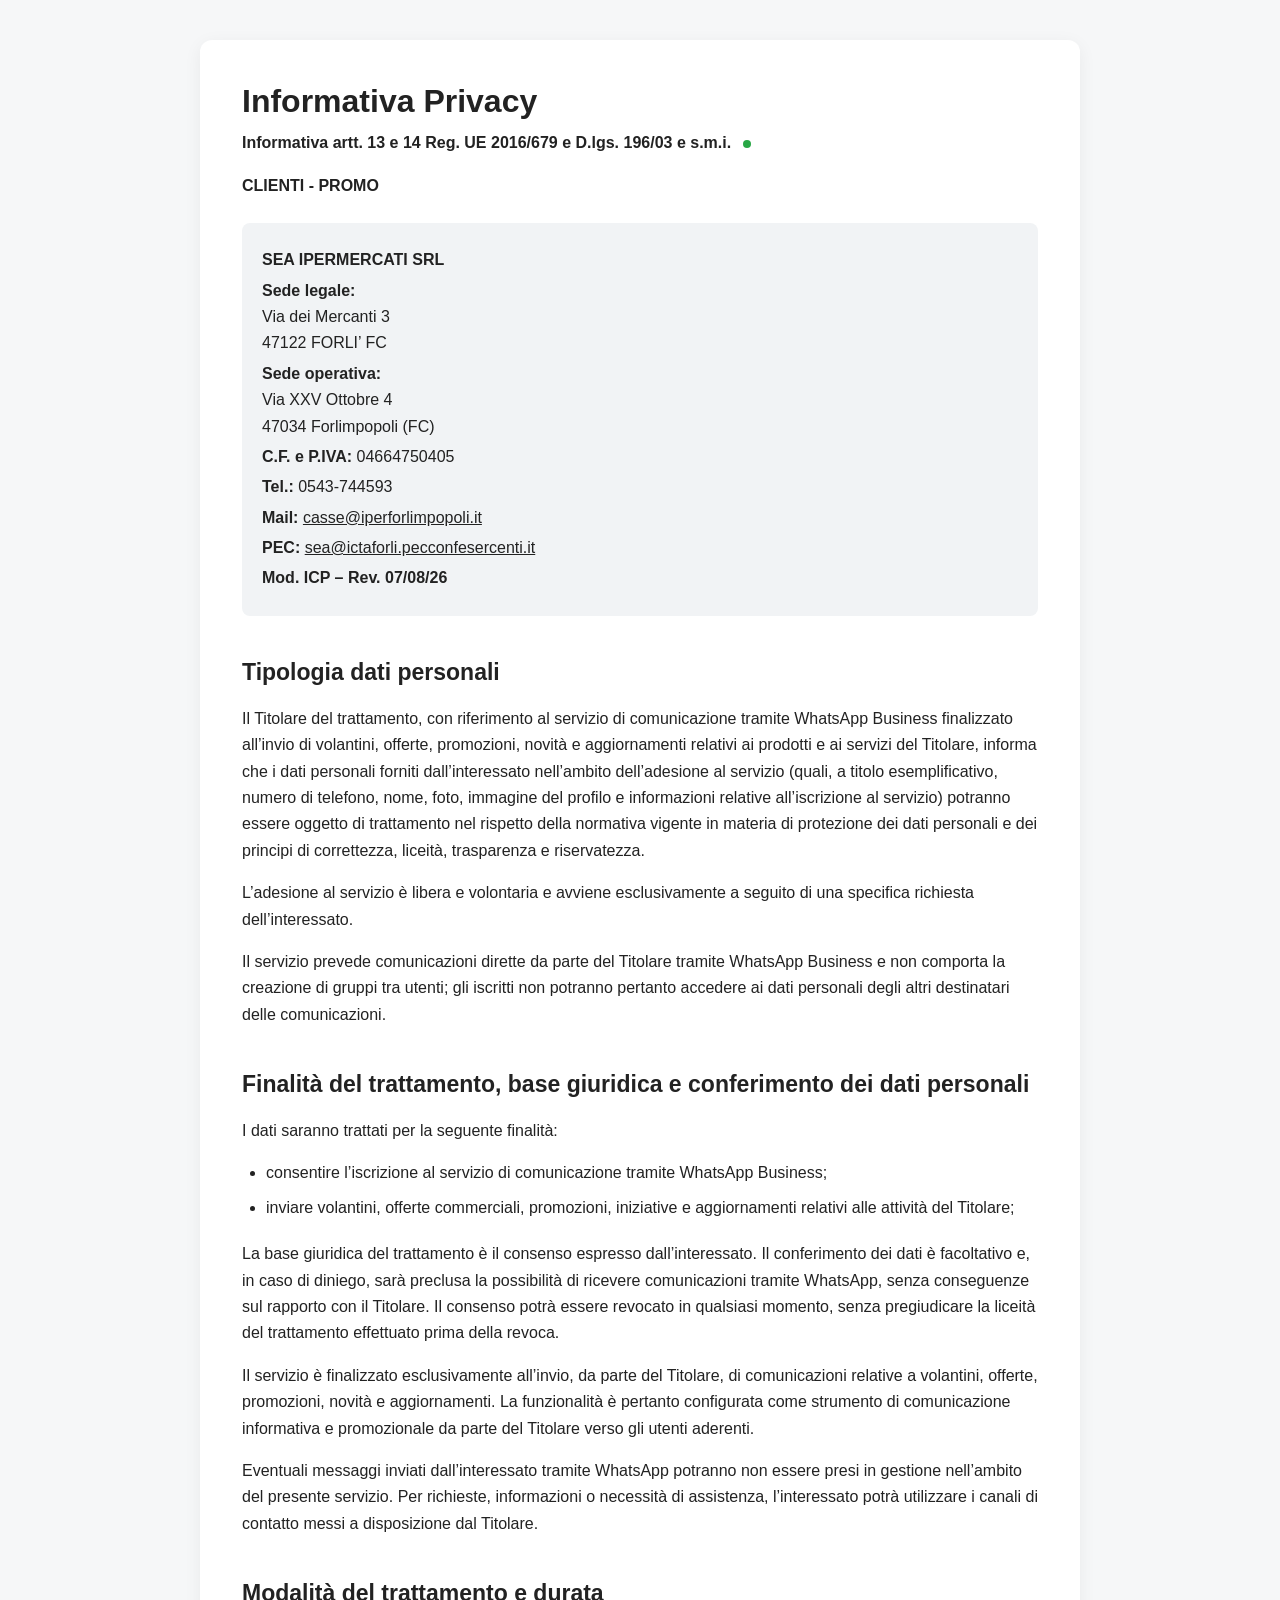
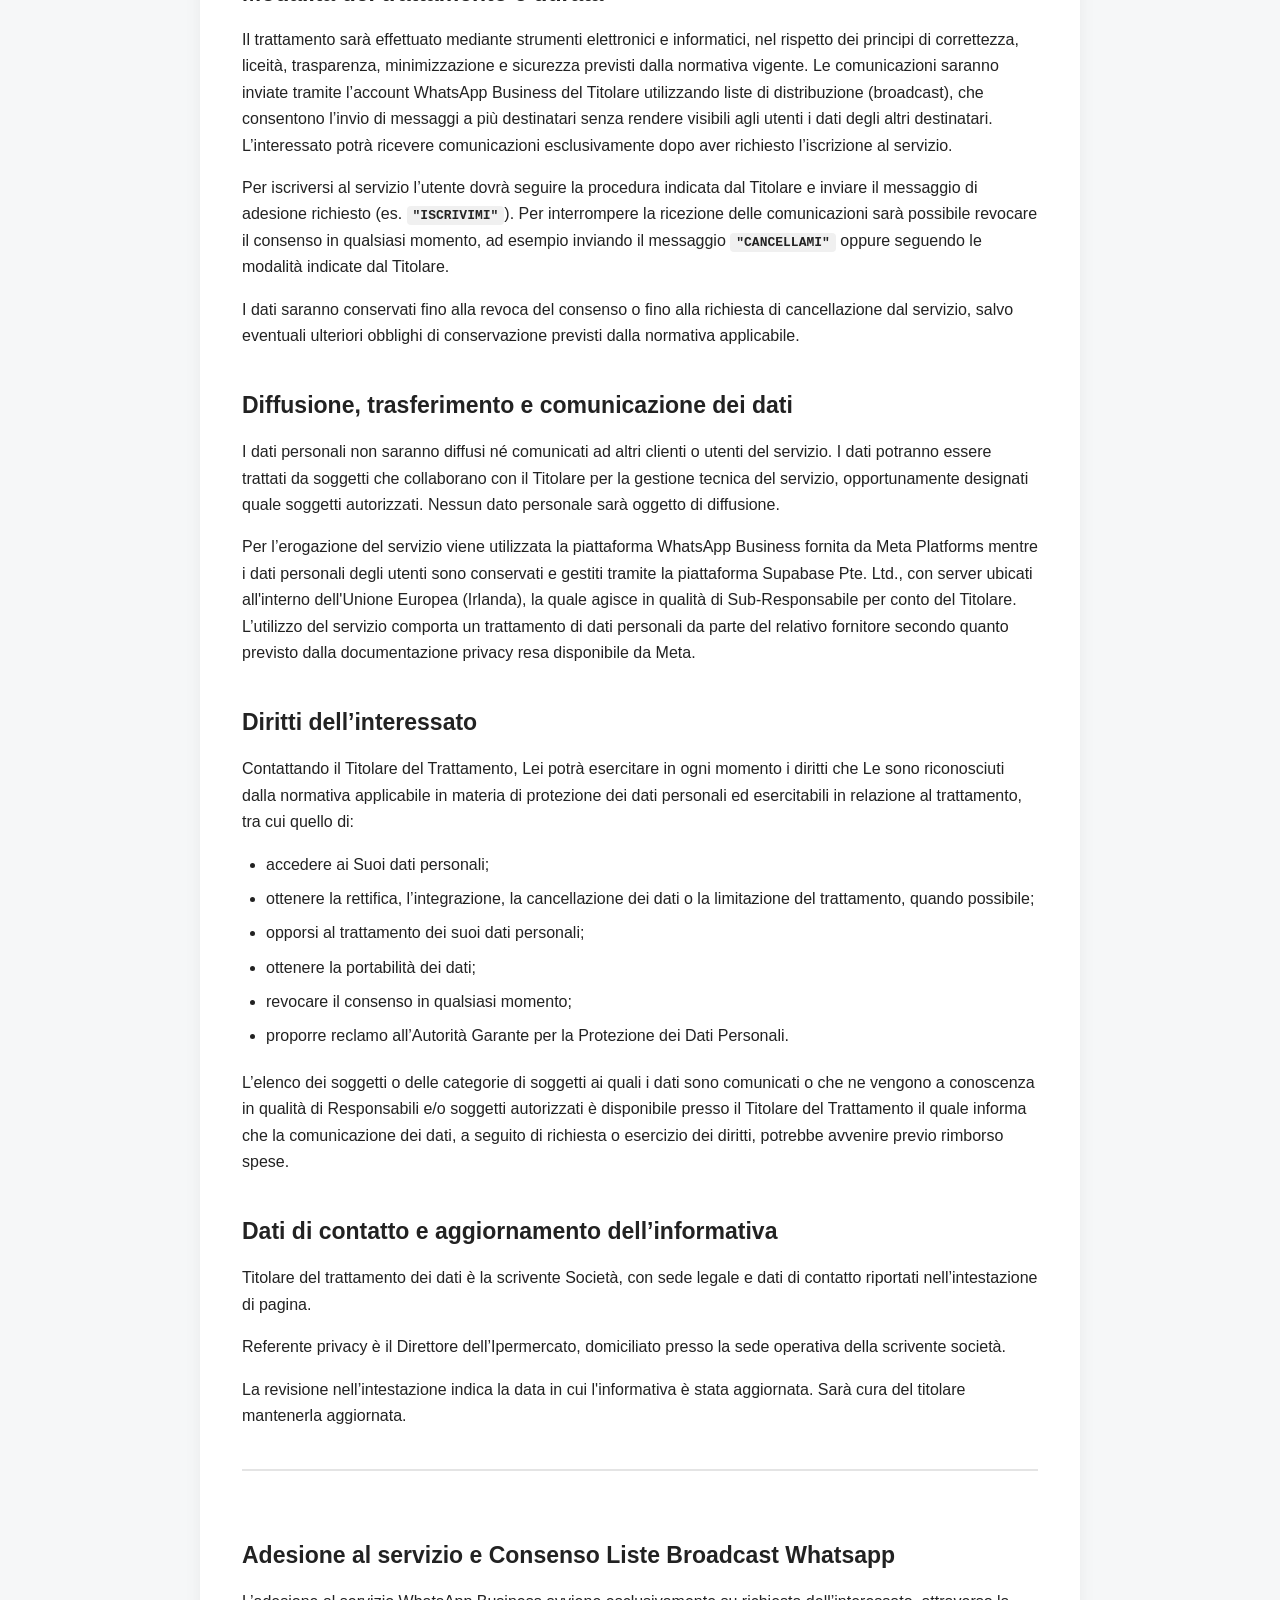
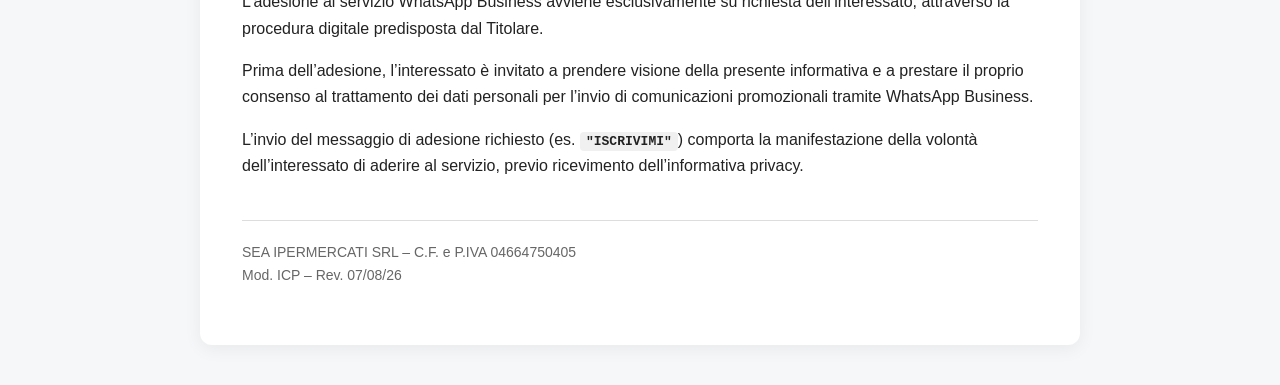
==== commit b9b575e0: "Update index.html" ====
--- a/index.html
+++ b/index.html
@@ -70,7 +70,15 @@
       border-radius: 8px;
       margin: 24px 0 30px 0;
     }
-
+.green-dot {
+  display: inline-block;
+  width: 8px;
+  height: 8px;
+  background-color: #28a745;
+  border-radius: 50%;
+  margin-left: 7px;
+  vertical-align: middle;
+}
     .company p {
       margin: 4px 0;
     }
@@ -100,15 +108,7 @@
     a {
       color: inherit;
     }
-.green-dot {
-  display: inline-block;
-  width: 8px;
-  height: 8px;
-  background-color: #28a745;
-  border-radius: 50%;
-  margin-right: 7px;
-  vertical-align: middle;
-}
+
     @media (max-width: 700px) {
       .container {
         margin: 0;
@@ -140,13 +140,12 @@
 
       <h1>Informativa Privacy</h1>
 
-      <p>
-        <strong>
-          Informativa artt. 13 e 14 Reg. UE 2016/679 e D.lgs. 196/03 e s.m.i.
-        </strong>
-        <span class="green-dot"></span>
-      </p>
-
+     <p>
+  <strong>
+    Informativa artt. 13 e 14 Reg. UE 2016/679 e D.lgs. 196/03 e s.m.i.
+  </strong>
+  <span class="green-dot"></span>
+</p>
       <p><strong>CLIENTI - PROMO</strong></p>
 
       <div class="company">
